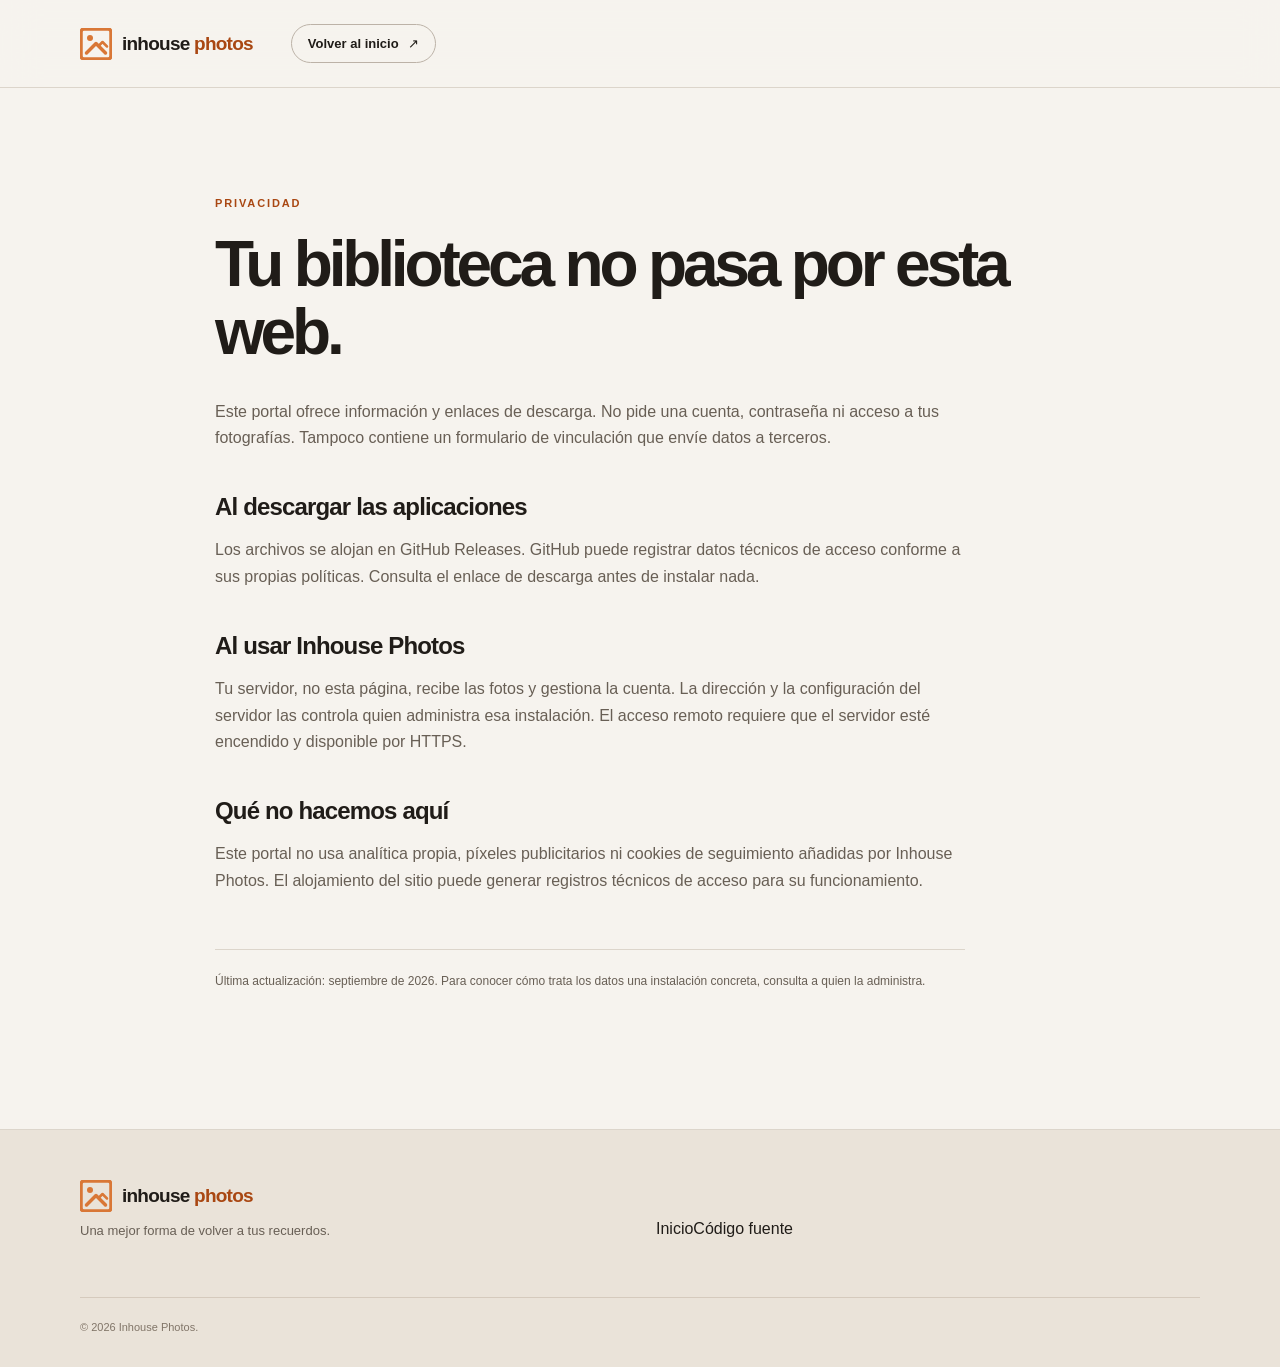
==== privacidad/index.html @ 37b852df "Publish Inhouse Photos portal with verified downloads" ====
<!doctype html>
<html lang="es">
  <head>
    <meta charset="utf-8" />
    <meta name="viewport" content="width=device-width, initial-scale=1" />
    <meta name="theme-color" content="#f6f3ee" />
    <meta name="description" content="Cómo funciona la privacidad del portal de Inhouse Photos." />
    <link rel="icon" href="../mark.svg" type="image/svg+xml" />
    <link rel="stylesheet" href="../style.css" />
    <title>Privacidad · Inhouse Photos</title>
  </head>
  <body>
    <header class="site-header"><div class="shell nav"><a class="brand" href="../"><img src="../mark.svg" alt="" /> <span>inhouse <strong>photos</strong></span></a><a class="nav-app" href="../">Volver al inicio <span aria-hidden="true">↗</span></a></div></header>
    <main class="shell legal-page"><span class="eyebrow">PRIVACIDAD</span><h1>Tu biblioteca no pasa por esta web.</h1><p>Este portal ofrece información y enlaces de descarga. No pide una cuenta, contraseña ni acceso a tus fotografías. Tampoco contiene un formulario de vinculación que envíe datos a terceros.</p><h2>Al descargar las aplicaciones</h2><p>Los archivos se alojan en GitHub Releases. GitHub puede registrar datos técnicos de acceso conforme a sus propias políticas. Consulta el enlace de descarga antes de instalar nada.</p><h2>Al usar Inhouse Photos</h2><p>Tu servidor, no esta página, recibe las fotos y gestiona la cuenta. La dirección y la configuración del servidor las controla quien administra esa instalación. El acceso remoto requiere que el servidor esté encendido y disponible por HTTPS.</p><h2>Qué no hacemos aquí</h2><p>Este portal no usa analítica propia, píxeles publicitarios ni cookies de seguimiento añadidas por Inhouse Photos. El alojamiento del sitio puede generar registros técnicos de acceso para su funcionamiento.</p><p class="legal-note">Última actualización: septiembre de 2026. Para conocer cómo trata los datos una instalación concreta, consulta a quien la administra.</p></main>
    <footer class="site-footer"><div class="shell footer-grid"><a class="brand" href="../"><img src="../mark.svg" alt="" /> <span>inhouse <strong>photos</strong></span></a><p>Una mejor forma de volver a tus recuerdos.</p><div><a href="../">Inicio</a><a href="https://github.com/miguelcoxcaballero/Inhouse-Photos">Código fuente</a></div><small>© 2026 Inhouse Photos.</small></div></footer>
  </body>
</html>
---- style.css ----
:root{color-scheme:light;--paper:#f6f3ee;--card:#fffcf8;--ink:#201c18;--muted:#685f55;--line:#dcd5cb;--orange:#a94712;--orange-hover:#84370d;--orange-soft:#f0e1d3;--dark:#201b17;font-family:Inter,-apple-system,BlinkMacSystemFont,"Segoe UI",Arial,sans-serif;font-synthesis:none;text-rendering:optimizeLegibility;-webkit-font-smoothing:antialiased}
*,*::before,*::after{box-sizing:border-box}html{scroll-behavior:smooth}body{margin:0;background:var(--paper);color:var(--ink)}a{color:inherit;text-decoration:none}button{font:inherit}p{line-height:1.65}.shell{width:min(100% - 56px,1120px);margin-inline:auto}.skip{position:absolute;left:16px;top:-80px;z-index:10;background:#fff;padding:12px}.skip:focus{top:8px}:focus-visible{outline:3px solid var(--orange);outline-offset:3px}
.site-header{height:88px;border-bottom:1px solid var(--line);background:rgba(246,243,238,.92);position:sticky;top:0;z-index:5;backdrop-filter:blur(18px)}.nav{height:100%;display:flex;align-items:center;gap:38px}.brand{display:flex;align-items:center;gap:10px;white-space:nowrap;font-size:19px;letter-spacing:-.04em;font-weight:550}.brand img{width:32px;height:32px}.brand strong{color:var(--orange);font-weight:650}.nav nav{display:flex;align-items:center;gap:28px;margin-left:auto}.nav nav a,.nav-app{font-size:13px;font-weight:560}.nav nav a:hover,.nav-app:hover,.text-link:hover,.site-footer a:hover{color:var(--orange)}.nav-app{border:1px solid #bcb2a7;border-radius:999px;padding:11px 16px}.nav-app span{margin-left:6px}
.eyebrow{display:inline-flex;align-items:center;gap:10px;color:var(--orange);font-size:11px;font-weight:750;letter-spacing:.17em}.live-dot{width:7px;height:7px;border-radius:50%;background:var(--orange)}.hero{min-height:620px;display:grid;grid-template-columns:1fr 1fr;align-items:center;gap:76px;padding-top:64px;padding-bottom:90px}.hero h1{font-size:clamp(58px,6.8vw,94px);line-height:1.01;letter-spacing:-.074em;font-weight:620;margin:24px 0 22px}.hero h1 em{color:var(--orange);font-style:normal}.lead{color:#514840;font-size:18px;max-width:510px;margin:0}.hero-actions{display:flex;align-items:center;gap:24px;margin-top:34px;flex-wrap:wrap}.button{min-height:50px;padding:14px 21px;display:inline-flex;justify-content:space-between;align-items:center;gap:30px;border-radius:8px;font-size:13px;font-weight:700;transition:background .2s,transform .2s,border-color .2s}.button:hover{transform:translateY(-2px)}.primary{background:var(--orange);color:#fff}.primary:hover{background:var(--orange-hover)}.outline{border:1px solid var(--orange);color:var(--orange)}.outline:hover{background:#f5e8dd}.text-link{font-size:13px;font-weight:700}.text-link span{margin-left:6px}.hero-note{color:#8a8075;font-size:12px;margin-top:21px}
.hero-art{min-width:0}.gallery-art{width:min(100%,480px);margin-left:auto;background:#231d19;border:7px solid #231d19;border-radius:22px;box-shadow:0 44px 80px rgba(53,38,26,.15),0 2px 8px rgba(53,38,26,.14);overflow:hidden;transform:rotate(2deg)}.art-top{height:64px;display:flex;align-items:center;justify-content:space-between;color:#ad9d90;padding:0 21px;font-size:11px;letter-spacing:.25em}.art-mark{display:flex;align-items:center;gap:7px;color:#ef9a66;letter-spacing:-.02em;font-size:15px;font-weight:600}.art-mark img{width:24px;height:24px}.art-title{font-size:29px;letter-spacing:-.04em;color:#f8f1eb;font-weight:650;padding:10px 21px 22px}.art-grid{display:grid;grid-template-columns:repeat(3,1fr);gap:3px}.tile{aspect-ratio:1;background:#ddd}.tile.a{background:linear-gradient(143deg,#c9a16e 0 28%,#487082 29% 58%,#203d57 59%)}.tile.b{background:radial-gradient(circle at 55% 39%,#e9cab2 0 12%,transparent 13%),linear-gradient(128deg,#463128 15%,#a5785b 46%,#d4b693)}.tile.c{background:linear-gradient(160deg,#b8c9ca 0 38%,#6e874d 39% 70%,#3c5834 71%)}.tile.d{background:radial-gradient(circle at 60% 40%,#e6a969 0 13%,transparent 14%),linear-gradient(145deg,#bd8b65,#634931)}.tile.e{background:linear-gradient(155deg,#778f9e 0 38%,#d5b79c 39% 56%,#415c4d 57%)}.tile.f{background:linear-gradient(35deg,#634d44 0 32%,#b5a398 33% 59%,#d8c7ae 60%)}.tile.g{background:linear-gradient(135deg,#473729,#af8c61 49%,#e1c197)}.tile.h{background:linear-gradient(145deg,#8895a3 0 45%,#3c574a 46%)}.tile.i{background:radial-gradient(circle at 30% 30%,#efb767 0 12%,transparent 13%),linear-gradient(165deg,#c4a683,#755e51)}.art-bottom{height:54px;display:flex;align-items:center;justify-content:space-around;color:#cdbdb1;font-size:11px}.art-caption{text-align:right;font-size:12px;color:#8e8478;margin:22px 9px 0}
.chapter{border-block:1px solid var(--line);background:#eee8df;padding:92px 0 100px}.section-heading{max-width:760px}.section-heading h2,.connect-grid h2{font-size:clamp(37px,4vw,54px);line-height:1.08;letter-spacing:-.06em;font-weight:620;margin:18px 0 14px}.section-heading p{color:var(--muted);max-width:600px;font-size:16px;margin:0}.steps{display:grid;grid-template-columns:repeat(3,1fr);gap:48px;margin-top:67px}.steps article{border-top:1px solid #c7bdb2;padding-top:23px}.step-number{font-size:12px;color:var(--orange);font-weight:700}.steps h3{font-size:23px;letter-spacing:-.035em;margin:34px 0 9px;font-weight:620}.steps p{color:var(--muted);font-size:14px;margin:0;max-width:320px}
.downloads-section{padding-block:100px 93px}.download-grid{display:grid;grid-template-columns:repeat(2,1fr);gap:18px;margin-top:38px}.download-card{min-height:362px;background:var(--card);border:1px solid var(--line);border-radius:12px;padding:30px;display:flex;flex-direction:column;align-items:flex-start}.card-head{display:flex;align-items:center;gap:12px}.platform-icon{width:38px;height:38px;border:1px solid #e2c4ac;border-radius:9px;display:grid;place-items:center;color:var(--orange);font-size:25px}.platform-label{color:var(--orange);font-size:11px;letter-spacing:.14em;font-weight:700}.download-card h3{font-size:31px;letter-spacing:-.055em;font-weight:630;line-height:1.1;margin:24px 0 10px}.download-card p{font-size:14px;color:var(--muted);margin:0 0 22px;max-width:345px}.download-card .button{margin-top:auto;min-width:235px}.download-card small{font-size:11px;color:#84796e;margin-top:13px}.download-aside{font-size:13px;color:var(--muted);margin:26px 0 0}.download-aside a,.connect-note a{color:var(--orange);text-decoration:underline;text-underline-offset:3px}
.connect-section{background:var(--dark);color:#f7f1eb;padding:102px 0}.connect-grid{display:grid;grid-template-columns:1fr .63fr;gap:120px;align-items:center}.connect-grid>*{min-width:0}.connect-grid .eyebrow{color:#f0a36d}.connect-grid h2{max-width:510px}.connect-grid p{color:#c8bdb2;font-size:15px;max-width:530px}.endpoint{margin-top:32px;border:1px solid #6c5c50;background:#302821;border-radius:9px;display:flex;align-items:center;justify-content:space-between;gap:15px;padding:10px 11px 10px 17px;max-width:500px;min-width:0}.endpoint code{font-family:ui-monospace,SFMono-Regular,Consolas,monospace;font-size:13px;white-space:nowrap;overflow:hidden;text-overflow:ellipsis;min-width:0}.endpoint button{background:#f3a876;color:#281d16;border:0;border-radius:6px;cursor:pointer;padding:11px 15px;font-size:12px;font-weight:700;flex:none}.endpoint button:hover{background:#ffc49b}.connect-grid .fine-print{font-size:11px;color:#a89c90;max-width:480px}.connect-note{border-left:1px solid #5d4a3d;padding-left:31px}.connect-note strong{font-size:18px}.connect-note ul{padding-left:19px;margin:18px 0 25px;color:#cbbfb4;font-size:13px;line-height:1.75}.connect-note li+li{margin-top:9px}.connect-note a{font-size:13px;color:#f0a36d}
.connection-steps{display:grid;gap:1px;margin-top:30px;border-block:1px solid #59483e;max-width:500px}.connection-steps span{padding:13px 0;color:#efaa79;font-size:12px;border-bottom:1px solid #59483e}.connection-steps span:last-child{border-bottom:0}.connection-steps strong{color:#f7f1eb;font-size:14px;font-weight:550;margin-left:17px}.help-section{padding-block:100px 115px}.faq{max-width:770px;margin-top:42px;border-top:1px solid var(--line)}.faq details{border-bottom:1px solid var(--line);padding:20px 0}.faq summary{cursor:pointer;list-style:none;font-size:17px;font-weight:600;letter-spacing:-.02em;display:flex;align-items:center;justify-content:space-between;gap:20px}.faq summary::-webkit-details-marker{display:none}.faq summary::after{content:'+';font-size:23px;color:var(--orange);font-weight:400}.faq details[open] summary::after{content:'−'}.faq details p{font-size:14px;color:var(--muted);margin:13px 30px 3px 0;max-width:650px}
.site-footer{background:#eae3d9;border-top:1px solid var(--line);padding:50px 0 34px}.footer-grid{display:grid;grid-template-columns:1fr 1fr;gap:8px 32px}.footer-grid p{grid-column:1;margin:0;color:var(--muted);font-size:13px}.footer-grid>div:nth-of-type(2){grid-column:2;grid-row:1/3;display:flex;justify-content:flex-end;align-items:flex-start;gap:20px;font-size:12px;font-weight:600}.footer-grid small{grid-column:1/-1;border-top:1px solid #d5cabd;margin-top:48px;padding-top:23px;color:#817568;font-size:11px}
@media(max-width:860px){.nav nav{display:none}.nav-app{margin-left:auto}.hero{grid-template-columns:1fr;gap:50px;padding-top:78px;padding-bottom:74px}.hero-art{max-width:580px}.gallery-art{margin-inline:auto}.art-caption{text-align:center}.connect-grid{gap:55px}.steps{gap:22px}.download-card{min-height:390px}}
@media(max-width:600px){.shell{width:min(100% - 36px,1120px)}.site-header{height:68px}.brand{font-size:16px}.brand img{width:27px;height:27px}.nav-app{padding:8px 10px;font-size:11px}.hero{padding-top:66px;gap:34px}.hero h1{font-size:60px}.lead{font-size:16px}.hero-actions{gap:19px}.hero-art{padding-inline:12px}.gallery-art{transform:rotate(1deg);border-width:5px}.chapter,.downloads-section,.help-section{padding-block:72px}.steps,.download-grid,.connect-grid{grid-template-columns:1fr}.steps{margin-top:45px;gap:36px}.steps h3{margin-top:20px}.download-grid{gap:14px}.download-card{min-height:345px;padding:23px}.connect-section{padding:77px 0}.connect-grid{gap:35px}.connect-note{padding-left:20px}.endpoint code{font-size:11px}.footer-grid{display:block}.footer-grid p{margin-top:12px}.footer-grid>div:nth-of-type(2){justify-content:flex-start;flex-wrap:wrap;margin-top:30px}.footer-grid small{display:block;margin-top:34px}}
@media(prefers-reduced-motion:reduce){html{scroll-behavior:auto}.button{transition:none}}
.legal-page{padding-block:105px 125px;max-width:850px}.legal-page h1{font-size:clamp(46px,5vw,66px);letter-spacing:-.065em;line-height:1.06;font-weight:630;margin:20px 0 32px}.legal-page h2{font-size:24px;letter-spacing:-.035em;font-weight:620;margin:42px 0 5px}.legal-page p{font-size:16px;color:var(--muted);max-width:750px}.legal-page .legal-note{font-size:12px;border-top:1px solid var(--line);padding-top:22px;margin-top:55px}@media(max-width:600px){.legal-page{padding-block:75px 90px}.legal-page p{font-size:14px}}
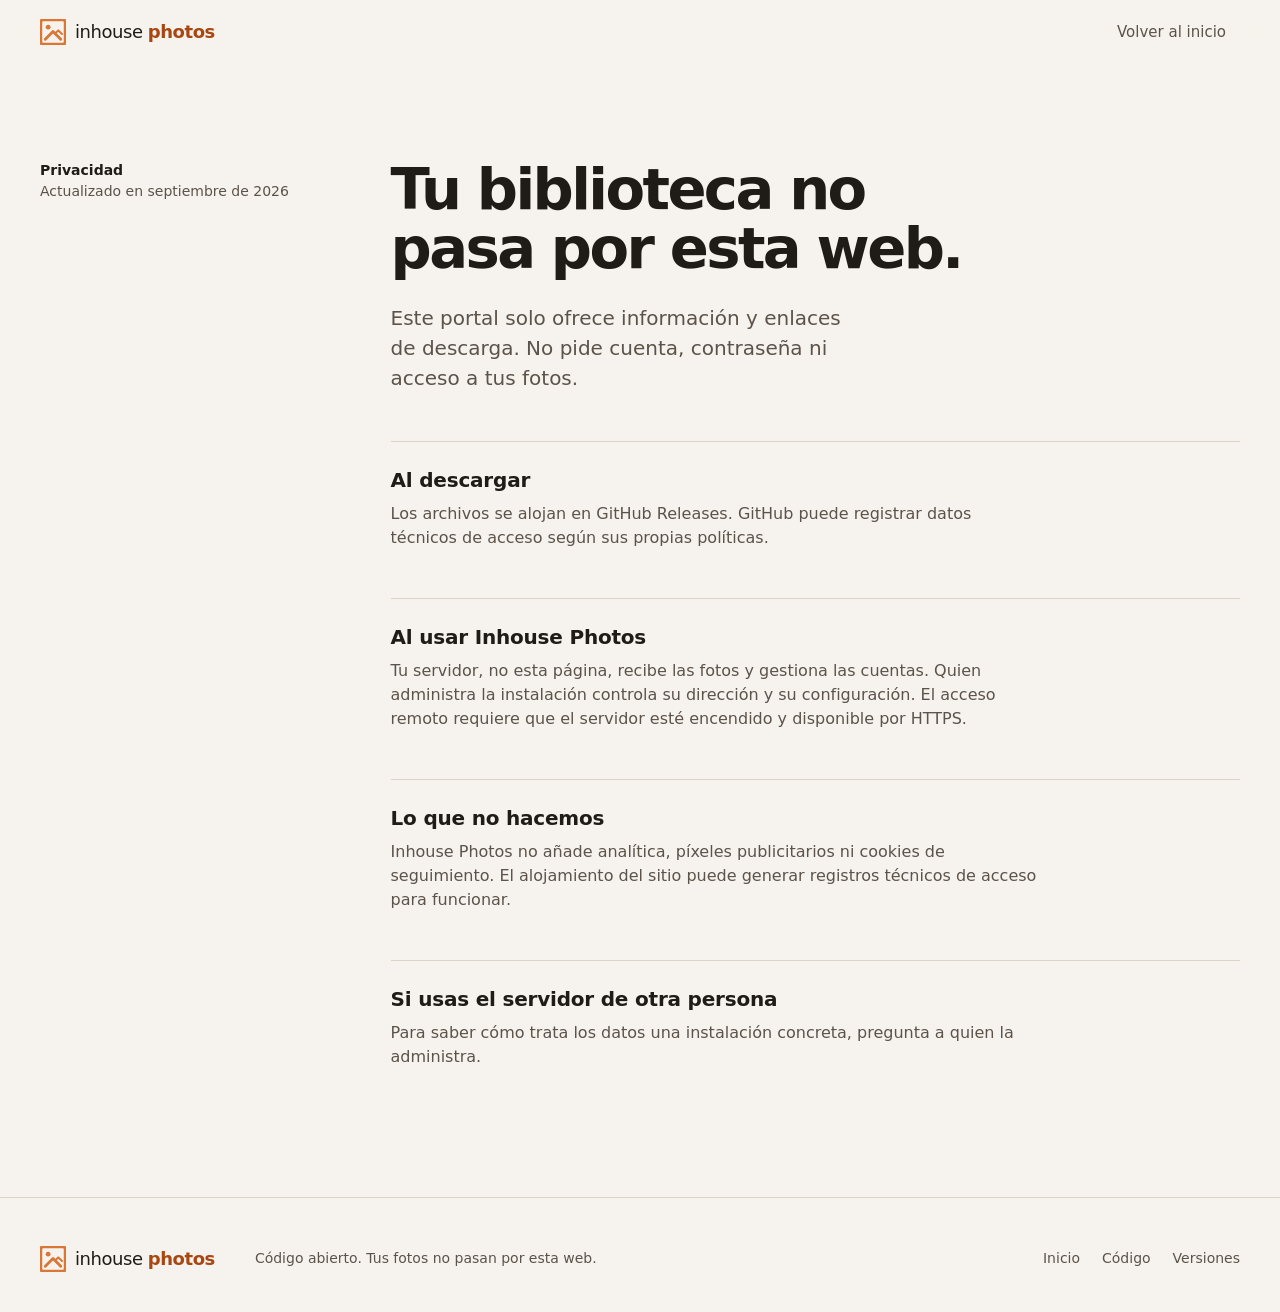
==== commit 2b06b38a: "Rebuild the site as a guided product tour, matching the live portal Mirrors the public files from In" ====
--- a/privacidad/index.html
+++ b/privacidad/index.html
@@ -10,8 +10,44 @@
     <title>Privacidad · Inhouse Photos</title>
   </head>
   <body>
-    <header class="site-header"><div class="shell nav"><a class="brand" href="../"><img src="../mark.svg" alt="" /> <span>inhouse <strong>photos</strong></span></a><a class="nav-app" href="../">Volver al inicio <span aria-hidden="true">↗</span></a></div></header>
-    <main class="shell legal-page"><span class="eyebrow">PRIVACIDAD</span><h1>Tu biblioteca no pasa por esta web.</h1><p>Este portal ofrece información y enlaces de descarga. No pide una cuenta, contraseña ni acceso a tus fotografías. Tampoco contiene un formulario de vinculación que envíe datos a terceros.</p><h2>Al descargar las aplicaciones</h2><p>Los archivos se alojan en GitHub Releases. GitHub puede registrar datos técnicos de acceso conforme a sus propias políticas. Consulta el enlace de descarga antes de instalar nada.</p><h2>Al usar Inhouse Photos</h2><p>Tu servidor, no esta página, recibe las fotos y gestiona la cuenta. La dirección y la configuración del servidor las controla quien administra esa instalación. El acceso remoto requiere que el servidor esté encendido y disponible por HTTPS.</p><h2>Qué no hacemos aquí</h2><p>Este portal no usa analítica propia, píxeles publicitarios ni cookies de seguimiento añadidas por Inhouse Photos. El alojamiento del sitio puede generar registros técnicos de acceso para su funcionamiento.</p><p class="legal-note">Última actualización: septiembre de 2026. Para conocer cómo trata los datos una instalación concreta, consulta a quien la administra.</p></main>
-    <footer class="site-footer"><div class="shell footer-grid"><a class="brand" href="../"><img src="../mark.svg" alt="" /> <span>inhouse <strong>photos</strong></span></a><p>Una mejor forma de volver a tus recuerdos.</p><div><a href="../">Inicio</a><a href="https://github.com/miguelcoxcaballero/Inhouse-Photos">Código fuente</a></div><small>© 2026 Inhouse Photos.</small></div></footer>
+    <a class="skip" href="#main">Ir al contenido</a>
+    <header class="masthead">
+      <div class="shell masthead-row">
+        <a class="brand" href="../" aria-label="Inhouse Photos, inicio"><img src="../mark.svg" alt="" width="26" height="26" /><span>inhouse <strong>photos</strong></span></a>
+        <a class="back-link" href="../">Volver al inicio</a>
+      </div>
+    </header>
+
+    <main class="shell legal" id="main">
+      <p class="legal-meta"><strong>Privacidad</strong>Actualizado en septiembre de 2026</p>
+      <div class="legal-body">
+        <h1>Tu biblioteca no pasa por esta web.</h1>
+        <p>Este portal solo ofrece información y enlaces de descarga. No pide cuenta, contraseña ni acceso a tus fotos.</p>
+        <section>
+          <h2>Al descargar</h2>
+          <p>Los archivos se alojan en GitHub Releases. GitHub puede registrar datos técnicos de acceso según sus propias políticas.</p>
+        </section>
+        <section>
+          <h2>Al usar Inhouse Photos</h2>
+          <p>Tu servidor, no esta página, recibe las fotos y gestiona las cuentas. Quien administra la instalación controla su dirección y su configuración. El acceso remoto requiere que el servidor esté encendido y disponible por HTTPS.</p>
+        </section>
+        <section>
+          <h2>Lo que no hacemos</h2>
+          <p>Inhouse Photos no añade analítica, píxeles publicitarios ni cookies de seguimiento. El alojamiento del sitio puede generar registros técnicos de acceso para funcionar.</p>
+        </section>
+        <section>
+          <h2>Si usas el servidor de otra persona</h2>
+          <p>Para saber cómo trata los datos una instalación concreta, pregunta a quien la administra.</p>
+        </section>
+      </div>
+    </main>
+
+    <footer class="colophon">
+      <div class="shell colophon-row">
+        <a class="brand" href="../"><img src="../mark.svg" alt="" width="24" height="24" /><span>inhouse <strong>photos</strong></span></a>
+        <p>Código abierto. Tus fotos no pasan por esta web.</p>
+        <nav aria-label="Pie"><a href="../">Inicio</a><a href="https://github.com/miguelcoxcaballero/Inhouse-Photos">Código</a><a href="https://github.com/miguelcoxcaballero/Inhouse-Photos/releases">Versiones</a></nav>
+      </div>
+    </footer>
   </body>
 </html>
--- a/style.css
+++ b/style.css
@@ -1,14 +1,541 @@
-:root{color-scheme:light;--paper:#f6f3ee;--card:#fffcf8;--ink:#201c18;--muted:#685f55;--line:#dcd5cb;--orange:#a94712;--orange-hover:#84370d;--orange-soft:#f0e1d3;--dark:#201b17;font-family:Inter,-apple-system,BlinkMacSystemFont,"Segoe UI",Arial,sans-serif;font-synthesis:none;text-rendering:optimizeLegibility;-webkit-font-smoothing:antialiased}
-*,*::before,*::after{box-sizing:border-box}html{scroll-behavior:smooth}body{margin:0;background:var(--paper);color:var(--ink)}a{color:inherit;text-decoration:none}button{font:inherit}p{line-height:1.65}.shell{width:min(100% - 56px,1120px);margin-inline:auto}.skip{position:absolute;left:16px;top:-80px;z-index:10;background:#fff;padding:12px}.skip:focus{top:8px}:focus-visible{outline:3px solid var(--orange);outline-offset:3px}
-.site-header{height:88px;border-bottom:1px solid var(--line);background:rgba(246,243,238,.92);position:sticky;top:0;z-index:5;backdrop-filter:blur(18px)}.nav{height:100%;display:flex;align-items:center;gap:38px}.brand{display:flex;align-items:center;gap:10px;white-space:nowrap;font-size:19px;letter-spacing:-.04em;font-weight:550}.brand img{width:32px;height:32px}.brand strong{color:var(--orange);font-weight:650}.nav nav{display:flex;align-items:center;gap:28px;margin-left:auto}.nav nav a,.nav-app{font-size:13px;font-weight:560}.nav nav a:hover,.nav-app:hover,.text-link:hover,.site-footer a:hover{color:var(--orange)}.nav-app{border:1px solid #bcb2a7;border-radius:999px;padding:11px 16px}.nav-app span{margin-left:6px}
-.eyebrow{display:inline-flex;align-items:center;gap:10px;color:var(--orange);font-size:11px;font-weight:750;letter-spacing:.17em}.live-dot{width:7px;height:7px;border-radius:50%;background:var(--orange)}.hero{min-height:620px;display:grid;grid-template-columns:1fr 1fr;align-items:center;gap:76px;padding-top:64px;padding-bottom:90px}.hero h1{font-size:clamp(58px,6.8vw,94px);line-height:1.01;letter-spacing:-.074em;font-weight:620;margin:24px 0 22px}.hero h1 em{color:var(--orange);font-style:normal}.lead{color:#514840;font-size:18px;max-width:510px;margin:0}.hero-actions{display:flex;align-items:center;gap:24px;margin-top:34px;flex-wrap:wrap}.button{min-height:50px;padding:14px 21px;display:inline-flex;justify-content:space-between;align-items:center;gap:30px;border-radius:8px;font-size:13px;font-weight:700;transition:background .2s,transform .2s,border-color .2s}.button:hover{transform:translateY(-2px)}.primary{background:var(--orange);color:#fff}.primary:hover{background:var(--orange-hover)}.outline{border:1px solid var(--orange);color:var(--orange)}.outline:hover{background:#f5e8dd}.text-link{font-size:13px;font-weight:700}.text-link span{margin-left:6px}.hero-note{color:#8a8075;font-size:12px;margin-top:21px}
-.hero-art{min-width:0}.gallery-art{width:min(100%,480px);margin-left:auto;background:#231d19;border:7px solid #231d19;border-radius:22px;box-shadow:0 44px 80px rgba(53,38,26,.15),0 2px 8px rgba(53,38,26,.14);overflow:hidden;transform:rotate(2deg)}.art-top{height:64px;display:flex;align-items:center;justify-content:space-between;color:#ad9d90;padding:0 21px;font-size:11px;letter-spacing:.25em}.art-mark{display:flex;align-items:center;gap:7px;color:#ef9a66;letter-spacing:-.02em;font-size:15px;font-weight:600}.art-mark img{width:24px;height:24px}.art-title{font-size:29px;letter-spacing:-.04em;color:#f8f1eb;font-weight:650;padding:10px 21px 22px}.art-grid{display:grid;grid-template-columns:repeat(3,1fr);gap:3px}.tile{aspect-ratio:1;background:#ddd}.tile.a{background:linear-gradient(143deg,#c9a16e 0 28%,#487082 29% 58%,#203d57 59%)}.tile.b{background:radial-gradient(circle at 55% 39%,#e9cab2 0 12%,transparent 13%),linear-gradient(128deg,#463128 15%,#a5785b 46%,#d4b693)}.tile.c{background:linear-gradient(160deg,#b8c9ca 0 38%,#6e874d 39% 70%,#3c5834 71%)}.tile.d{background:radial-gradient(circle at 60% 40%,#e6a969 0 13%,transparent 14%),linear-gradient(145deg,#bd8b65,#634931)}.tile.e{background:linear-gradient(155deg,#778f9e 0 38%,#d5b79c 39% 56%,#415c4d 57%)}.tile.f{background:linear-gradient(35deg,#634d44 0 32%,#b5a398 33% 59%,#d8c7ae 60%)}.tile.g{background:linear-gradient(135deg,#473729,#af8c61 49%,#e1c197)}.tile.h{background:linear-gradient(145deg,#8895a3 0 45%,#3c574a 46%)}.tile.i{background:radial-gradient(circle at 30% 30%,#efb767 0 12%,transparent 13%),linear-gradient(165deg,#c4a683,#755e51)}.art-bottom{height:54px;display:flex;align-items:center;justify-content:space-around;color:#cdbdb1;font-size:11px}.art-caption{text-align:right;font-size:12px;color:#8e8478;margin:22px 9px 0}
-.chapter{border-block:1px solid var(--line);background:#eee8df;padding:92px 0 100px}.section-heading{max-width:760px}.section-heading h2,.connect-grid h2{font-size:clamp(37px,4vw,54px);line-height:1.08;letter-spacing:-.06em;font-weight:620;margin:18px 0 14px}.section-heading p{color:var(--muted);max-width:600px;font-size:16px;margin:0}.steps{display:grid;grid-template-columns:repeat(3,1fr);gap:48px;margin-top:67px}.steps article{border-top:1px solid #c7bdb2;padding-top:23px}.step-number{font-size:12px;color:var(--orange);font-weight:700}.steps h3{font-size:23px;letter-spacing:-.035em;margin:34px 0 9px;font-weight:620}.steps p{color:var(--muted);font-size:14px;margin:0;max-width:320px}
-.downloads-section{padding-block:100px 93px}.download-grid{display:grid;grid-template-columns:repeat(2,1fr);gap:18px;margin-top:38px}.download-card{min-height:362px;background:var(--card);border:1px solid var(--line);border-radius:12px;padding:30px;display:flex;flex-direction:column;align-items:flex-start}.card-head{display:flex;align-items:center;gap:12px}.platform-icon{width:38px;height:38px;border:1px solid #e2c4ac;border-radius:9px;display:grid;place-items:center;color:var(--orange);font-size:25px}.platform-label{color:var(--orange);font-size:11px;letter-spacing:.14em;font-weight:700}.download-card h3{font-size:31px;letter-spacing:-.055em;font-weight:630;line-height:1.1;margin:24px 0 10px}.download-card p{font-size:14px;color:var(--muted);margin:0 0 22px;max-width:345px}.download-card .button{margin-top:auto;min-width:235px}.download-card small{font-size:11px;color:#84796e;margin-top:13px}.download-aside{font-size:13px;color:var(--muted);margin:26px 0 0}.download-aside a,.connect-note a{color:var(--orange);text-decoration:underline;text-underline-offset:3px}
-.connect-section{background:var(--dark);color:#f7f1eb;padding:102px 0}.connect-grid{display:grid;grid-template-columns:1fr .63fr;gap:120px;align-items:center}.connect-grid>*{min-width:0}.connect-grid .eyebrow{color:#f0a36d}.connect-grid h2{max-width:510px}.connect-grid p{color:#c8bdb2;font-size:15px;max-width:530px}.endpoint{margin-top:32px;border:1px solid #6c5c50;background:#302821;border-radius:9px;display:flex;align-items:center;justify-content:space-between;gap:15px;padding:10px 11px 10px 17px;max-width:500px;min-width:0}.endpoint code{font-family:ui-monospace,SFMono-Regular,Consolas,monospace;font-size:13px;white-space:nowrap;overflow:hidden;text-overflow:ellipsis;min-width:0}.endpoint button{background:#f3a876;color:#281d16;border:0;border-radius:6px;cursor:pointer;padding:11px 15px;font-size:12px;font-weight:700;flex:none}.endpoint button:hover{background:#ffc49b}.connect-grid .fine-print{font-size:11px;color:#a89c90;max-width:480px}.connect-note{border-left:1px solid #5d4a3d;padding-left:31px}.connect-note strong{font-size:18px}.connect-note ul{padding-left:19px;margin:18px 0 25px;color:#cbbfb4;font-size:13px;line-height:1.75}.connect-note li+li{margin-top:9px}.connect-note a{font-size:13px;color:#f0a36d}
-.connection-steps{display:grid;gap:1px;margin-top:30px;border-block:1px solid #59483e;max-width:500px}.connection-steps span{padding:13px 0;color:#efaa79;font-size:12px;border-bottom:1px solid #59483e}.connection-steps span:last-child{border-bottom:0}.connection-steps strong{color:#f7f1eb;font-size:14px;font-weight:550;margin-left:17px}.help-section{padding-block:100px 115px}.faq{max-width:770px;margin-top:42px;border-top:1px solid var(--line)}.faq details{border-bottom:1px solid var(--line);padding:20px 0}.faq summary{cursor:pointer;list-style:none;font-size:17px;font-weight:600;letter-spacing:-.02em;display:flex;align-items:center;justify-content:space-between;gap:20px}.faq summary::-webkit-details-marker{display:none}.faq summary::after{content:'+';font-size:23px;color:var(--orange);font-weight:400}.faq details[open] summary::after{content:'−'}.faq details p{font-size:14px;color:var(--muted);margin:13px 30px 3px 0;max-width:650px}
-.site-footer{background:#eae3d9;border-top:1px solid var(--line);padding:50px 0 34px}.footer-grid{display:grid;grid-template-columns:1fr 1fr;gap:8px 32px}.footer-grid p{grid-column:1;margin:0;color:var(--muted);font-size:13px}.footer-grid>div:nth-of-type(2){grid-column:2;grid-row:1/3;display:flex;justify-content:flex-end;align-items:flex-start;gap:20px;font-size:12px;font-weight:600}.footer-grid small{grid-column:1/-1;border-top:1px solid #d5cabd;margin-top:48px;padding-top:23px;color:#817568;font-size:11px}
-@media(max-width:860px){.nav nav{display:none}.nav-app{margin-left:auto}.hero{grid-template-columns:1fr;gap:50px;padding-top:78px;padding-bottom:74px}.hero-art{max-width:580px}.gallery-art{margin-inline:auto}.art-caption{text-align:center}.connect-grid{gap:55px}.steps{gap:22px}.download-card{min-height:390px}}
-@media(max-width:600px){.shell{width:min(100% - 36px,1120px)}.site-header{height:68px}.brand{font-size:16px}.brand img{width:27px;height:27px}.nav-app{padding:8px 10px;font-size:11px}.hero{padding-top:66px;gap:34px}.hero h1{font-size:60px}.lead{font-size:16px}.hero-actions{gap:19px}.hero-art{padding-inline:12px}.gallery-art{transform:rotate(1deg);border-width:5px}.chapter,.downloads-section,.help-section{padding-block:72px}.steps,.download-grid,.connect-grid{grid-template-columns:1fr}.steps{margin-top:45px;gap:36px}.steps h3{margin-top:20px}.download-grid{gap:14px}.download-card{min-height:345px;padding:23px}.connect-section{padding:77px 0}.connect-grid{gap:35px}.connect-note{padding-left:20px}.endpoint code{font-size:11px}.footer-grid{display:block}.footer-grid p{margin-top:12px}.footer-grid>div:nth-of-type(2){justify-content:flex-start;flex-wrap:wrap;margin-top:30px}.footer-grid small{display:block;margin-top:34px}}
-@media(prefers-reduced-motion:reduce){html{scroll-behavior:auto}.button{transition:none}}
-.legal-page{padding-block:105px 125px;max-width:850px}.legal-page h1{font-size:clamp(46px,5vw,66px);letter-spacing:-.065em;line-height:1.06;font-weight:630;margin:20px 0 32px}.legal-page h2{font-size:24px;letter-spacing:-.035em;font-weight:620;margin:42px 0 5px}.legal-page p{font-size:16px;color:var(--muted);max-width:750px}.legal-page .legal-note{font-size:12px;border-top:1px solid var(--line);padding-top:22px;margin-top:55px}@media(max-width:600px){.legal-page{padding-block:75px 90px}.legal-page p{font-size:14px}}
+/* Inhouse Photos — public pages.
+   Served under a strict CSP (style/img/script 'self', no web fonts, no inline
+   styles), so photographs are inline SVG symbols and every animation is CSS.
+   Scroll-linked motion is progressive: without support the page is static.
+   Palette: warm paper, ink and one orange accent (the Inhouse mark). */
+
+:root {
+  color-scheme: light;
+  --paper: #f6f3ee;
+  --paper-2: #efe9e0;
+  --card: #fffdf9;
+  --ink: #1f1b17;
+  --ink-2: #5c534a;
+  --ink-3: #8a7f74;
+  --rule: #ddd4c8;
+  --accent: #a94712;
+  --accent-hover: #8a390d;
+  --accent-soft: #f4e3d4;
+  --brand: #d97736;
+  --dark: #1c1814;
+  --on-dark: #f6efe7;
+  --on-dark-2: #b9ada0;
+  --ease: cubic-bezier(.2, .8, .2, 1);
+  --spring: cubic-bezier(.16, 1, .3, 1);
+  --gutter: 20px;
+  --font: Inter, "Google Sans", system-ui, -apple-system, "Segoe UI", Roboto, Arial, sans-serif;
+  font-family: var(--font);
+  font-synthesis: none;
+  text-rendering: optimizeLegibility;
+  -webkit-font-smoothing: antialiased;
+  -webkit-text-size-adjust: 100%;
+  text-size-adjust: 100%;
+}
+
+*, *::before, *::after { box-sizing: border-box; }
+html { scroll-behavior: smooth; scroll-padding-top: 128px; }
+body { margin: 0; background: var(--paper); color: var(--ink); font-size: 1rem; line-height: 1.5; overflow-x: clip; }
+h1, h2, h3, p, ol, ul, dl, dd, figure { margin: 0; padding: 0; }
+ol, ul { list-style: none; }
+a { color: inherit; }
+img, svg { display: block; }
+strong, b { font-weight: 600; }
+::selection { background: var(--accent-soft); }
+:focus-visible { outline: 2px solid var(--ink); outline-offset: 3px; border-radius: 4px; }
+.skip { position: absolute; left: var(--gutter); top: 8px; z-index: 50; padding: 8px 16px; border-radius: 999px; background: var(--ink); color: var(--paper); font-weight: 600; transform: translateY(-200%); }
+.skip:focus { transform: none; }
+.shell { width: 100%; max-width: 1264px; margin-inline: auto; padding-inline: var(--gutter); }
+.sprite { position: absolute; width: 0; height: 0; overflow: hidden; }
+.ph { display: block; overflow: clip; background: #e6ddd2; }
+.ph svg { width: 100%; height: 100%; }
+
+/* Masthead -------------------------------------------------------------- */
+
+.masthead { position: sticky; top: 0; z-index: 30; background: rgba(246, 243, 238, .86); -webkit-backdrop-filter: saturate(1.5) blur(16px); backdrop-filter: saturate(1.5) blur(16px); }
+.masthead-row { height: 64px; display: flex; align-items: center; gap: 24px; }
+.brand { display: inline-flex; align-items: center; gap: 9px; font-size: 1.125rem; font-weight: 500; letter-spacing: -.025em; line-height: 1; text-decoration: none; white-space: nowrap; }
+.brand img { width: 26px; height: 26px; transition: transform .5s var(--spring); }
+.brand:hover img { transform: rotate(-8deg) scale(1.06); }
+.brand strong { color: var(--accent); font-weight: 700; }
+.masthead-nav { margin-left: auto; display: flex; gap: 2px; font-size: .9375rem; font-weight: 500; }
+.masthead-nav a { padding: 8px 14px; border-radius: 999px; color: var(--ink-2); text-decoration: none; transition: background-color .2s, color .2s; }
+.masthead-nav a:hover { background: var(--paper-2); color: var(--ink); }
+.pill { display: inline-flex; align-items: center; height: 40px; padding: 0 18px; border-radius: 999px; background: var(--ink); color: var(--paper); font-size: .9375rem; font-weight: 600; text-decoration: none; transition: transform .3s var(--spring), background-color .2s; }
+.pill:hover { background: var(--accent); transform: translateY(-1px); }
+.back-link { margin-left: auto; padding: 8px 14px; border-radius: 999px; color: var(--ink-2); font-size: .9375rem; font-weight: 500; text-decoration: none; }
+.back-link:hover { background: var(--paper-2); color: var(--ink); }
+
+/* Buttons --------------------------------------------------------------- */
+
+.button { display: inline-flex; align-items: center; justify-content: center; gap: 10px; min-height: 54px; padding: 0 26px; border-radius: 999px; font-size: 1rem; font-weight: 600; text-decoration: none; white-space: nowrap; transition: transform .35s var(--spring), background-color .2s, box-shadow .3s; }
+.button .i { width: 18px; height: 18px; fill: none; stroke: currentColor; stroke-width: 1.9; stroke-linecap: round; stroke-linejoin: round; transition: transform .35s var(--spring); }
+.button.primary { background: var(--accent); color: #fff; box-shadow: 0 12px 28px -12px rgba(169, 71, 18, .7); }
+.button.primary:hover { background: var(--accent-hover); transform: translateY(-2px); box-shadow: 0 18px 36px -14px rgba(169, 71, 18, .75); }
+.button.primary:hover .i { transform: translateY(2px); }
+.button.ghost { background: rgba(255, 253, 249, .7); color: var(--ink); box-shadow: inset 0 0 0 1px var(--rule); }
+.button.ghost:hover { background: var(--card); transform: translateY(-2px); }
+.button.ghost:hover .i { transform: translateX(4px); }
+.button:active { transform: scale(.97); }
+
+/* Hero ------------------------------------------------------------------ */
+
+.hero { position: relative; overflow: clip; padding-top: clamp(48px, 8vw, 104px); }
+.hero::before { content: ""; position: absolute; inset: -20% -10% auto; height: 120%; background: radial-gradient(60% 50% at 50% 30%, rgba(217, 119, 54, .14), transparent 70%); pointer-events: none; }
+.hero-copy { position: relative; z-index: 4; display: grid; justify-items: center; text-align: center; }
+.kicker { display: inline-flex; align-items: center; gap: 10px; padding: 7px 16px 7px 12px; border: 1px solid var(--rule); border-radius: 999px; background: rgba(255, 253, 249, .7); color: var(--ink-2); font-size: .875rem; font-weight: 500; animation: rise .8s var(--ease) backwards; }
+.kicker-dot { width: 8px; height: 8px; border-radius: 50%; background: var(--brand); animation: ping 2.4s ease-out infinite; }
+.hero h1 { margin-top: 26px; font-size: clamp(3.4rem, 1.4rem + 8.2vw, 8.25rem); line-height: .92; letter-spacing: -.058em; font-weight: 700; }
+.line { display: block; overflow: clip; padding: .02em .06em .1em; margin-bottom: -.1em; }
+.line > span { display: inline-block; animation: line-up 1s var(--spring) .05s backwards; }
+.line + .line > span { animation-delay: .14s; }
+.accent { color: var(--accent); }
+.lede { max-width: 33ch; margin-top: 26px; color: var(--ink-2); font-size: clamp(1.0625rem, .98rem + .45vw, 1.3125rem); line-height: 1.5; text-wrap: pretty; animation: rise .9s var(--ease) .28s backwards; }
+.hero-actions { display: flex; flex-wrap: wrap; justify-content: center; gap: 12px; margin-top: 34px; animation: rise .9s var(--ease) .38s backwards; }
+
+.hero-stage { position: relative; height: clamp(560px, 50vw, 700px); margin-top: clamp(40px, 5vw, 64px); }
+.hero-stage::after { content: ""; position: absolute; inset: auto 0 0; z-index: 5; height: 160px; background: linear-gradient(rgba(246, 243, 238, 0), var(--paper)); pointer-events: none; }
+.fan { position: absolute; inset: 0; max-width: 1400px; margin-inline: auto; --k: 1; }
+.fan-item { position: absolute; width: calc(var(--w) * var(--k)); aspect-ratio: var(--ar, 1); rotate: var(--r); }
+.fan-card { height: 100%; overflow: clip; border-radius: 18px; background: #e6ddd2; box-shadow: 0 30px 60px -22px rgba(70, 45, 20, .45), 0 0 0 1px rgba(31, 27, 23, .05);
+  animation: fan-in 1.3s var(--spring) backwards, float var(--fl, 7s) ease-in-out infinite alternate;
+  animation-delay: calc(.35s + var(--i) * .07s), calc(var(--i) * -1.3s); }
+.fan-card .ph { width: 100%; height: 100%; }
+.f1 { --w: 200px; --ar: 4/5; --r: -7deg; left: 1%; top: 12%; --i: 0; --fx: 320px; --fy: 140px; --pd: -60px; }
+.f2 { --w: 160px; --ar: 1; --r: 5deg; left: 17%; top: 0; --i: 2; --fx: 220px; --fy: 220px; --pd: -150px; --fl: 8s; }
+.f3 { --w: 240px; --ar: 4/3; --r: 4deg; left: 6%; top: 56%; --i: 4; --fx: 300px; --fy: -40px; --pd: -90px; --fl: 6s; }
+.f4 { --w: 170px; --ar: 3/4; --r: -4deg; left: 24%; top: 38%; --i: 6; --fx: 150px; --fy: 40px; --pd: -190px; }
+.f5 { --w: 128px; --ar: 1; --r: -3deg; left: 31%; top: 4%; --i: 8; --fx: 90px; --fy: 200px; --pd: -240px; --fl: 9s; }
+.f6 { --w: 230px; --ar: 5/4; --r: 6deg; right: 1%; top: 9%; --i: 1; --fx: -320px; --fy: 150px; --pd: -70px; --fl: 8s; }
+.f7 { --w: 150px; --ar: 1; --r: -6deg; right: 18%; top: 0; --i: 3; --fx: -220px; --fy: 220px; --pd: -160px; }
+.f8 { --w: 190px; --ar: 4/5; --r: -3deg; right: 7%; top: 50%; --i: 5; --fx: -300px; --fy: -30px; --pd: -100px; --fl: 6.5s; }
+.f9 { --w: 190px; --ar: 4/3; --r: 5deg; right: 24%; top: 42%; --i: 7; --fx: -150px; --fy: 30px; --pd: -200px; }
+.f10 { --w: 118px; --ar: 3/4; --r: 4deg; right: 31%; top: 6%; --i: 9; --fx: -90px; --fy: 200px; --pd: -250px; --fl: 9s; }
+
+/* Phones ----------------------------------------------------------------- */
+
+.phone { position: relative; overflow: clip; border: 9px solid #171412; border-radius: 46px; background: #fbf8f4; box-shadow: 0 50px 90px -30px rgba(60, 38, 18, .5), 0 0 0 1px rgba(0, 0, 0, .08); }
+.phone::before { content: ""; position: absolute; top: 9px; left: 50%; z-index: 3; width: 22px; height: 22px; margin-left: -11px; border-radius: 50%; background: #171412; }
+.hero-phone { position: absolute; left: 0; right: 0; bottom: -170px; z-index: 3; width: 300px; height: 640px; margin-inline: auto; transform-origin: 50% 100%; animation: phone-in 1.3s var(--spring) .2s backwards; }
+.status-bar { display: flex; justify-content: space-between; align-items: center; height: 38px; padding: 4px 24px 0; font-size: 12px; font-weight: 600; }
+.sb-icons { width: 40px; height: 11px; background: linear-gradient(currentColor, currentColor) 100% 50% / 18px 10px no-repeat, linear-gradient(currentColor, currentColor) 0 100% / 3px 4px no-repeat, linear-gradient(currentColor, currentColor) 5px 100% / 3px 7px no-repeat, linear-gradient(currentColor, currentColor) 10px 100% / 3px 10px no-repeat; border-radius: 2px; opacity: .85; }
+.app-top { display: flex; justify-content: space-between; align-items: center; padding: 6px 16px 12px; }
+.app-brand { display: flex; align-items: center; gap: 7px; font-size: 14px; font-weight: 600; letter-spacing: -.02em; color: var(--accent); }
+.app-avatar svg { width: 30px; height: 30px; border-radius: 50%; }
+.app-memories { display: flex; gap: 8px; padding: 0 16px 14px; }
+.memory { position: relative; flex: none; width: 92px; height: 122px; overflow: clip; border-radius: 14px; }
+.memory .ph { height: 100%; }
+.memory .ph svg { animation: kenburns 12s ease-in-out infinite alternate; }
+.memory b { position: absolute; inset: auto 0 0; padding: 22px 8px 7px; background: linear-gradient(transparent, rgba(0, 0, 0, .55)); color: #fff; font-size: 11px; font-weight: 600; }
+.app-date { padding: 2px 16px 8px; font-size: 14px; font-weight: 650; }
+.app-date small { margin-left: 4px; color: var(--ink-3); font-size: 12px; font-weight: 500; }
+.app-grid { display: grid; grid-template-columns: repeat(3, 1fr); gap: 2px; }
+.app-grid .ph { aspect-ratio: 1; animation: pop .7s var(--spring) backwards; animation-delay: calc(.9s + var(--n, 0) * 45ms); }
+.app-grid .ph:nth-child(3n+2) { --n: 1; } .app-grid .ph:nth-child(3n) { --n: 2; }
+.app-grid .ph:nth-child(n+4) { --n: 3; } .app-grid .ph:nth-child(n+7) { --n: 5; } .app-grid .ph:nth-child(n+10) { --n: 7; }
+.app-nav { position: absolute; inset: auto 0 0; display: flex; justify-content: space-around; padding: 10px 6px 18px; background: rgba(251, 248, 244, .94); border-top: 1px solid #eee6dc; font-size: 10px; font-weight: 600; color: var(--ink-2); }
+.app-nav span { display: grid; justify-items: center; gap: 4px; }
+.app-nav svg { width: 46px; height: 28px; padding: 4px 13px; border-radius: 999px; fill: none; stroke: currentColor; stroke-width: 1.7; }
+.app-nav .on { color: var(--accent); }
+.app-nav .on svg { background: var(--accent-soft); }
+
+/* Section navigation ---------------------------------------------------------- */
+
+.chapters { position: sticky; top: 64px; z-index: 25; border-block: 1px solid var(--rule); background: rgba(246, 243, 238, .88); -webkit-backdrop-filter: saturate(1.5) blur(16px); backdrop-filter: saturate(1.5) blur(16px); }
+.chapters-row { display: flex; justify-content: safe center; gap: 4px; max-width: 1264px; margin-inline: auto; padding: 9px var(--gutter); overflow-x: auto; scrollbar-width: none; }
+.chapters-row::-webkit-scrollbar { display: none; }
+.chapters a { flex: none; padding: 8px 16px; border-radius: 999px; color: var(--ink-2); font-size: .9375rem; font-weight: 500; text-decoration: none; transition: background-color .25s, color .25s; }
+.chapters a:hover { background: var(--paper-2); color: var(--ink); }
+
+/* Chapters ---------------------------------------------------------------- */
+
+.chapter { padding-block: clamp(88px, 11vw, 150px); }
+.tinted { background: var(--paper-2); }
+.dark { background: var(--dark); color: var(--on-dark); }
+.section-head { max-width: 640px; }
+.section-head.center { margin-inline: auto; text-align: center; }
+.eyebrow { color: var(--accent); font-size: .8125rem; font-weight: 650; letter-spacing: .14em; text-transform: uppercase; }
+.section-head h2 { margin-top: 14px; font-size: clamp(2.3rem, 1.3rem + 3.9vw, 4.4rem); line-height: 1.02; letter-spacing: -.048em; font-weight: 700; text-wrap: balance; }
+.section-head h2 + p { margin-top: 20px; color: var(--ink-2); font-size: clamp(1.0625rem, 1rem + .3vw, 1.25rem); line-height: 1.55; text-wrap: pretty; }
+.dark .eyebrow { color: #f0a36d; }
+.dark .section-head h2 + p { color: var(--on-dark-2); }
+.split { display: grid; grid-template-columns: minmax(0, 1fr) minmax(0, 1fr); align-items: center; gap: clamp(40px, 7vw, 112px); }
+.split.reverse > :first-child { order: 2; }
+.split.narrow { grid-template-columns: minmax(0, .8fr) minmax(0, 1.2fr); align-items: start; }
+
+/* Gallery window --------------------------------------------------------- */
+
+.window-wrap { margin-top: clamp(48px, 6vw, 80px); view-timeline: --win block; }
+.window { overflow: clip; border-radius: 18px; background: #fff; box-shadow: 0 60px 110px -40px rgba(70, 45, 20, .38), 0 0 0 1px rgba(31, 27, 23, .08); }
+.window-bar { display: flex; align-items: center; gap: 16px; height: 54px; padding: 0 16px; border-bottom: 1px solid #efe8df; background: #fbf9f6; }
+.dots { display: flex; gap: 7px; }
+.dots i { width: 11px; height: 11px; border-radius: 50%; background: #e4dbd0; }
+.url { flex: 1; display: flex; align-items: center; gap: 10px; max-width: 520px; height: 36px; margin-inline: auto; padding: 0 16px; border-radius: 999px; background: #f2ede6; color: var(--ink-3); font-size: .875rem; }
+.url .i, .searchbox .i { flex: none; width: 18px; height: 18px; fill: none; stroke: currentColor; stroke-width: 2; stroke-linecap: round; }
+.window-user svg { width: 32px; height: 32px; border-radius: 50%; }
+.window-body { display: grid; grid-template-columns: 210px minmax(0, 1fr) 48px; height: clamp(440px, 46vw, 620px); }
+.window-side { display: flex; flex-direction: column; gap: 2px; padding: 18px 12px; border-right: 1px solid #f1eae2; color: var(--ink-2); font-size: .875rem; }
+.window-side > span { display: flex; align-items: center; gap: 12px; height: 40px; padding: 0 14px; border-radius: 999px; }
+.window-side .side-brand { height: auto; padding: 4px 10px 18px; gap: 8px; color: var(--ink); font-size: 1rem; font-weight: 500; letter-spacing: -.02em; }
+.side-brand b { color: var(--accent); }
+.window-side .on { background: var(--accent-soft); color: var(--accent); font-weight: 600; }
+.window-side svg { width: 19px; height: 19px; fill: none; stroke: currentColor; stroke-width: 1.7; }
+.window-side .side-sep { height: 1px; margin: 10px 8px; padding: 0; background: #f1eae2; }
+.window-side .side-small { height: 34px; padding-left: 45px; }
+.window-main { overflow: clip; padding: 22px 22px 0; -webkit-mask-image: linear-gradient(#000 82%, transparent); mask-image: linear-gradient(#000 82%, transparent); }
+.day + .day { margin-top: 20px; }
+.day-head { margin-bottom: 9px; color: var(--ink-3); font-size: .875rem; }
+.day-head b { margin-right: 6px; color: var(--ink); }
+.jrow { display: flex; gap: 4px; }
+.jrow .ph { flex: var(--g) 1 0; min-width: 0; aspect-ratio: var(--g); }
+.jrow .ph:first-child { border-radius: 8px 0 0 8px; } .jrow .ph:last-child { border-radius: 0 8px 8px 0; }
+.w1 { --g: 1; } .w43 { --g: 1.333; } .w34 { --g: .75; } .w169 { --g: 1.778; }
+.scrubber { position: relative; padding: 22px 0 70px; border-left: 1px solid #f1eae2; }
+.scrub-years { display: flex; flex-direction: column; justify-content: space-between; align-items: center; height: 100%; color: var(--ink-3); font-size: 10px; font-variant-numeric: tabular-nums; }
+.scrub-thumb { position: absolute; top: 18px; left: 7px; right: 7px; height: 24px; border-radius: 999px; background: var(--accent); box-shadow: 0 6px 14px -4px rgba(169, 71, 18, .6); }
+.chips { display: flex; flex-wrap: wrap; justify-content: center; gap: 10px; margin-top: 40px; }
+.chips li { padding: 9px 18px; border: 1px solid var(--rule); border-radius: 999px; background: var(--card); color: var(--ink-2); font-size: .9375rem; }
+
+/* Memories --------------------------------------------------------------- */
+
+.stories { position: relative; width: min(100%, 360px); aspect-ratio: 9/15; margin-inline: auto; overflow: clip; border-radius: 30px; background: #111; box-shadow: 0 50px 90px -30px rgba(70, 45, 20, .5); }
+.story { position: absolute; inset: 0; opacity: 0; animation: story 16s linear infinite; }
+.story .ph { height: 100%; }
+.story .ph svg { transform-origin: 40% 60%; animation: story-zoom 16s linear infinite; }
+.st1 { opacity: 1; }
+.st2, .st2 .ph svg { animation-delay: 4s; } .st3, .st3 .ph svg { animation-delay: 8s; } .st4, .st4 .ph svg { animation-delay: 12s; }
+.story figcaption { position: absolute; inset: auto 0 0; padding: 90px 24px 28px; background: linear-gradient(transparent, rgba(0, 0, 0, .6)); color: rgba(255, 255, 255, .85); font-size: .9375rem; }
+.story figcaption b { display: block; margin-bottom: 2px; color: #fff; font-size: 1.625rem; letter-spacing: -.03em; }
+.story-bars { position: absolute; top: 14px; left: 14px; right: 14px; z-index: 2; display: flex; gap: 4px; }
+.seg { flex: 1; height: 3px; overflow: clip; border-radius: 2px; background: rgba(255, 255, 255, .35); }
+.seg i { display: block; height: 100%; background: #fff; transform-origin: 0 50%; transform: scaleX(0); animation: 16s linear infinite; }
+.sg1 i { animation-name: seg1; } .sg2 i { animation-name: seg2; } .sg3 i { animation-name: seg3; } .sg4 i { animation-name: seg4; }
+
+/* Ribbon ------------------------------------------------------------------ */
+
+.ribbon { overflow: clip; padding-block: 12px; }
+.ribbon-track { display: flex; gap: 12px; width: max-content; padding-right: 12px; animation: marquee 70s linear infinite; }
+.ribbon-track.b { margin-top: 12px; animation-duration: 84s; animation-direction: reverse; }
+.ribbon .ph { flex: none; width: clamp(150px, 15vw, 230px); aspect-ratio: 4/3; border-radius: 16px; }
+.ribbon-track.b .ph { aspect-ratio: 1; width: clamp(120px, 11vw, 172px); }
+
+/* Search ------------------------------------------------------------------- */
+
+.searchbox { display: flex; align-items: center; gap: 14px; max-width: 640px; height: 66px; margin: 44px auto 0; padding: 0 26px; border-radius: 999px; background: var(--card); box-shadow: 0 18px 44px -18px rgba(70, 45, 20, .32), 0 0 0 1px var(--rule); color: var(--ink-3); font-size: 1.25rem; }
+.searchbox .i { width: 22px; height: 22px; }
+.typed { position: relative; flex: 1; height: 1.5em; color: var(--ink); }
+.q { position: absolute; left: 0; top: 0; max-width: 0; overflow: clip; padding-right: 3px; border-right: 2px solid var(--accent); white-space: nowrap; opacity: 0; animation: type 16s steps(26) infinite, caret 1s step-end infinite; }
+.q1 { opacity: 1; max-width: none; }
+.q2 { animation-delay: 4s, 0s; } .q3 { animation-delay: 8s, 0s; } .q4 { animation-delay: 12s, 0s; }
+.search-grid { display: grid; grid-template-columns: repeat(2, minmax(0, 1fr)); gap: 16px; margin-top: 52px; }
+.s-card { overflow: clip; padding: 30px; border: 1px solid var(--rule); border-radius: 26px; background: var(--card); }
+.s-card h3 { font-size: 1.375rem; letter-spacing: -.025em; font-weight: 650; }
+.s-card > p { margin-top: 6px; color: var(--ink-2); }
+.s-card > :last-child { margin-top: 26px; }
+.result-stack { display: grid; }
+.results { grid-area: 1 / 1; display: grid; grid-template-columns: repeat(3, 1fr); gap: 8px; opacity: 0; animation: results 16s var(--ease) infinite; }
+.r1 { opacity: 1; } .r2 { animation-delay: 4s; } .r3 { animation-delay: 8s; } .r4 { animation-delay: 12s; }
+.results .ph, .mini-row .ph { aspect-ratio: 1; border-radius: 12px; }
+.people { display: grid; grid-template-columns: repeat(4, minmax(0, 76px)); gap: 14px clamp(12px, 3vw, 28px); }
+.person { display: grid; justify-items: center; gap: 2px; font-size: .875rem; font-weight: 600; text-align: center; }
+.person svg + b { margin-top: 8px; }
+.person small { color: var(--ink-3); font-size: .75rem; font-weight: 500; }
+.person svg { width: 100%; max-width: 76px; height: auto; aspect-ratio: 1; border-radius: 50%; box-shadow: 0 0 0 3px var(--card), 0 0 0 5px var(--accent-soft); transition: transform .4s var(--spring); }
+.person:hover svg { transform: scale(1.06); }
+.map { width: 100%; height: auto; border-radius: 16px; }
+.pin path { fill: var(--accent); }
+.pin circle { fill: #fff; }
+.date-pills { display: flex; flex-wrap: wrap; gap: 8px; margin-top: 26px; }
+.date-pills span { padding: 6px 14px; border-radius: 999px; background: var(--accent-soft); color: var(--accent); font-size: .875rem; font-weight: 600; }
+.mini-row { display: grid; grid-template-columns: repeat(3, 1fr); gap: 8px; margin-top: 14px; }
+
+/* Backup demo (CSS-only switch) ------------------------------------------------ */
+
+.features { display: grid; gap: 22px; margin-top: 38px; }
+.features li { display: grid; grid-template-columns: 46px minmax(0, 1fr); gap: 16px; color: var(--ink-2); }
+.features svg { width: 46px; height: 46px; padding: 11px; border: 1px solid var(--rule); border-radius: 14px; background: var(--card); fill: none; stroke: var(--accent); stroke-width: 1.7; stroke-linecap: round; stroke-linejoin: round; }
+.features b { display: block; color: var(--ink); font-size: 1.0625rem; letter-spacing: -.01em; }
+.demo-wrap { display: grid; justify-items: center; gap: 18px; }
+.demo-hint { color: var(--ink-3); font-size: .875rem; }
+.backup-demo { position: relative; width: min(100%, 500px); padding-right: 150px; }
+.demo-switch { position: absolute; top: 120px; left: 40px; width: 1px; height: 1px; opacity: 0; }
+.backup-phone { width: 300px; height: 560px; }
+.bk-title { padding: 6px 20px 14px; font-size: 1.25rem; font-weight: 650; letter-spacing: -.02em; }
+.switch-card { display: flex; align-items: center; gap: 10px; margin: 0 10px; padding: 12px; border-radius: 18px; background: var(--accent-soft); cursor: pointer; transition: background-color .3s; }
+.switch-icon { flex: none; display: grid; place-items: center; width: 36px; height: 36px; border-radius: 12px; background: #fff; color: var(--accent); }
+.switch-icon svg { width: 22px; height: 22px; fill: none; stroke: currentColor; stroke-width: 1.8; stroke-linecap: round; stroke-linejoin: round; }
+.switch-text { flex: 1; min-width: 0; font-size: .8125rem; color: var(--ink-2); }
+.switch-text b { display: block; color: var(--ink); font-size: .875rem; white-space: nowrap; }
+.switch-track { position: relative; flex: none; width: 46px; height: 28px; border-radius: 999px; background: var(--accent); transition: background-color .3s; }
+.switch-thumb { position: absolute; top: 3px; left: 3px; width: 22px; height: 22px; border-radius: 50%; background: #fff; box-shadow: 0 2px 4px rgba(0, 0, 0, .2); transform: translateX(18px); transition: transform .45s var(--spring); }
+.bk-ring { position: relative; width: 190px; margin: 26px auto 18px; }
+.bk-ring svg { width: 100%; rotate: -90deg; }
+.bk-ring circle { fill: none; stroke-width: 9; stroke-linecap: round; }
+.ring-bg { stroke: #efe8df; }
+.ring-fg { stroke: var(--brand); stroke-dasharray: 314.2; stroke-dashoffset: 25; transition: stroke .4s, stroke-dashoffset 1s var(--ease); animation: ring 1.8s var(--ease) .4s backwards; }
+.bk-ring p { position: absolute; inset: 0; display: grid; place-content: center; text-align: center; }
+.bk-ring b { font-size: 2.25rem; letter-spacing: -.04em; line-height: 1.1; }
+.bk-ring small { margin-top: 4px; color: var(--ink-3); font-size: .75rem; }
+.bk-rows { margin: 0 14px; padding: 6px 16px; border-radius: 18px; background: #f3eee7; font-size: .875rem; }
+.bk-rows p { display: flex; justify-content: space-between; padding: 9px 0; color: var(--ink-2); }
+.bk-rows p + p { border-top: 1px solid #e7dfd4; }
+.bk-rows b { color: var(--ink); }
+.backup-demo .on, .backup-demo .off { display: block; }
+.backup-demo .off { display: none; }
+.demo-switch:not(:checked) ~ * .on { display: none; }
+.demo-switch:not(:checked) ~ * .off { display: block; }
+.demo-switch:not(:checked) ~ .backup-phone .switch-card { background: #f0ebe4; }
+.demo-switch:not(:checked) ~ .backup-phone .switch-track { background: #cfc5b9; }
+.demo-switch:not(:checked) ~ .backup-phone .switch-thumb { transform: none; }
+.demo-switch:not(:checked) ~ .backup-phone .switch-icon { color: var(--ink-3); }
+.demo-switch:not(:checked) ~ .backup-phone .ring-fg { stroke: #cfc5b9; stroke-dashoffset: 25; }
+.demo-switch:focus-visible ~ .backup-phone .switch-card { outline: 2px solid var(--ink); outline-offset: 2px; }
+.flight { position: absolute; top: 205px; left: 270px; right: 70px; height: 60px; }
+.fly { position: absolute; left: 0; top: 14px; width: 40px; height: 40px; border-radius: 10px; box-shadow: 0 8px 18px -6px rgba(70, 45, 20, .45); opacity: 0; animation: fly 3.6s var(--ease) infinite; }
+.fl2 { animation-delay: .6s; } .fl3 { animation-delay: 1.2s; } .fl4 { animation-delay: 1.8s; } .fl5 { animation-delay: 2.4s; } .fl6 { animation-delay: 3s; }
+.demo-switch:not(:checked) ~ .flight .fly { animation-play-state: paused; visibility: hidden; }
+.home-pc { position: absolute; top: 180px; right: 0; display: grid; justify-items: center; gap: 8px; width: 96px; color: var(--ink-2); font-size: .8125rem; font-weight: 600; }
+.home-pc svg { width: 84px; padding: 16px 12px; border-radius: 22px; background: var(--card); box-shadow: 0 20px 40px -18px rgba(70, 45, 20, .4), 0 0 0 1px var(--rule); fill: none; stroke: var(--accent); stroke-width: 3; stroke-linecap: round; stroke-linejoin: round; animation: receive 3.6s var(--ease) infinite .9s; }
+.demo-switch:not(:checked) ~ .home-pc svg { animation-play-state: paused; stroke: var(--ink-3); }
+
+/* Server ------------------------------------------------------------------- */
+
+.manager-wrap { position: relative; margin-top: clamp(48px, 6vw, 80px); }
+.manager-wrap::before { content: ""; position: absolute; inset: 8% 12%; background: radial-gradient(closest-side, rgba(217, 119, 54, .42), transparent); filter: blur(50px); animation: glow 7s ease-in-out infinite alternate; }
+.manager { position: relative; max-width: 1060px; margin-inline: auto; overflow: clip; border-radius: 14px; background: #fbf9f6; color: var(--ink); box-shadow: 0 70px 120px -40px rgba(0, 0, 0, .7), 0 0 0 1px rgba(255, 255, 255, .1); }
+.manager-bar { display: flex; justify-content: space-between; align-items: center; height: 40px; padding-left: 14px; border-bottom: 1px solid #e9e1d7; background: #f3eee8; color: var(--ink-2); font-size: .75rem; }
+.manager-bar > span:first-child { display: flex; align-items: center; gap: 8px; }
+.controls { display: flex; align-self: stretch; }
+.controls i { display: grid; place-items: center; width: 46px; font-style: normal; font-size: .9375rem; }
+.controls i:nth-child(1)::before { content: "\2013"; } .controls i:nth-child(2)::before { content: "\25A1"; } .controls i:nth-child(3)::before { content: "\00D7"; font-size: 1.125rem; }
+.manager-body { display: grid; grid-template-columns: 180px minmax(0, 1fr) 270px; min-height: 430px; }
+.manager-side { display: flex; flex-direction: column; gap: 2px; padding: 16px 10px; border-right: 1px solid #ece4da; color: var(--ink-2); font-size: .875rem; }
+.manager-side span { padding: 9px 12px; border-radius: 8px; }
+.manager-side .on { background: #fff; box-shadow: 0 1px 2px rgba(0, 0, 0, .07); color: var(--ink); font-weight: 600; }
+.manager-main { padding: 26px; }
+.health { display: flex; flex-wrap: wrap; align-items: center; gap: 4px 12px; font-size: 1.375rem; font-weight: 650; letter-spacing: -.025em; }
+.health small { margin-left: auto; color: var(--ink-3); font-size: .8125rem; font-weight: 400; letter-spacing: 0; }
+.pulse { width: 11px; height: 11px; border-radius: 50%; background: #2e9e5b; animation: ping-green 2.2s ease-out infinite; }
+.stats { display: grid; grid-template-columns: repeat(3, minmax(0, 1fr)); gap: 12px; margin-top: 22px; }
+.stat { padding: 16px; border: 1px solid #eee6dc; border-radius: 12px; background: #fff; }
+.stat small { display: block; color: var(--ink-3); font-size: .75rem; }
+.stat b { display: block; margin-top: 6px; font-size: 1.5rem; letter-spacing: -.03em; }
+.stat em { color: var(--ink-3); font-size: .8125rem; font-style: normal; font-weight: 500; letter-spacing: 0; }
+.meter { display: block; height: 6px; margin-top: 10px; overflow: clip; border-radius: 3px; background: #efe8df; }
+.meter i { display: block; width: 40%; height: 100%; border-radius: inherit; background: var(--accent); transform-origin: 0 50%; }
+.activity { margin-top: 22px; border-top: 1px solid #eee6dc; }
+.activity li { display: grid; grid-template-columns: 34px minmax(0, 1fr) auto; align-items: center; gap: 12px; padding: 12px 0; border-bottom: 1px solid #f1eae1; color: var(--ink-3); font-size: .8125rem; }
+.activity b { display: block; color: var(--ink); font-size: .875rem; }
+.who svg { width: 34px; height: 34px; border-radius: 50%; }
+.pairing { display: grid; align-content: center; justify-items: center; gap: 16px; padding: 24px; border-left: 1px solid #ece4da; background: #fff; text-align: center; }
+.pairing p { color: var(--ink-3); font-size: .8125rem; }
+.pairing p b { display: block; color: var(--ink); font-size: 1rem; }
+.qr-frame { position: relative; width: 178px; padding: 12px; overflow: clip; border: 1px solid #ece4da; border-radius: 16px; }
+.qr { width: 100%; }
+.qr path { fill: var(--ink); }
+.scan { position: absolute; left: 0; right: 0; top: 0; height: 46px; border-bottom: 2px solid var(--brand); background: linear-gradient(rgba(217, 119, 54, 0), rgba(217, 119, 54, .3)); animation: scan 2.8s ease-in-out infinite; }
+.code { color: var(--ink) !important; font-size: 1.75rem !important; font-weight: 650; letter-spacing: .1em; font-variant-numeric: tabular-nums; }
+.steps { display: grid; grid-template-columns: repeat(3, minmax(0, 1fr)); gap: clamp(20px, 4vw, 48px); margin-top: clamp(56px, 7vw, 88px); }
+.steps li { padding-top: 24px; border-top: 1px solid rgba(255, 255, 255, .14); }
+.step-number { display: grid; place-items: center; width: 38px; height: 38px; border-radius: 50%; background: rgba(240, 163, 109, .14); color: #f0a36d; font-weight: 650; }
+.steps h3 { margin-top: 18px; font-size: 1.25rem; letter-spacing: -.02em; font-weight: 600; }
+.steps p { margin-top: 6px; color: var(--on-dark-2); }
+.fine { max-width: 760px; margin-top: 44px; color: var(--on-dark-2); font-size: .875rem; }
+
+/* Privacy -------------------------------------------------------------------- */
+
+.trust { display: grid; grid-template-columns: repeat(4, minmax(0, 1fr)); gap: 16px; margin-top: clamp(48px, 6vw, 72px); }
+.trust li { padding: 30px; border: 1px solid var(--rule); border-radius: 26px; background: var(--card); transition: transform .4s var(--spring), box-shadow .4s; }
+.trust li:hover { transform: translateY(-4px); box-shadow: 0 26px 50px -30px rgba(70, 45, 20, .45); }
+.trust svg { width: 46px; height: 46px; fill: none; stroke: var(--accent); stroke-width: 1.8; stroke-linecap: round; stroke-linejoin: round; }
+.trust h3 { margin-top: 24px; font-size: 1.1875rem; letter-spacing: -.02em; font-weight: 650; }
+.trust p { margin-top: 8px; color: var(--ink-2); font-size: .9375rem; }
+
+/* Downloads -------------------------------------------------------------------- */
+
+.download { background: radial-gradient(60% 55% at 50% 62%, rgba(217, 119, 54, .13), transparent 70%); }
+.download-grid { display: grid; grid-template-columns: repeat(3, minmax(0, 1fr)); gap: 16px; margin-top: clamp(48px, 6vw, 72px); }
+.dl-card { position: relative; display: flex; flex-direction: column; align-items: flex-start; padding: 32px; border: 1px solid var(--rule); border-radius: 28px; background: var(--card); transition: transform .45s var(--spring), box-shadow .45s; }
+.dl-card:hover { transform: translateY(-5px); box-shadow: 0 30px 60px -32px rgba(70, 45, 20, .5); }
+.dl-step { position: absolute; top: 30px; right: 30px; color: var(--ink-3); font-size: .8125rem; font-weight: 600; }
+.dl-step::before { content: "Paso "; }
+.dl-icon { display: grid; place-items: center; width: 64px; height: 64px; border-radius: 20px; background: var(--accent-soft); }
+.dl-icon svg { width: 36px; height: 36px; fill: none; stroke: var(--accent); stroke-width: 1.8; stroke-linecap: round; stroke-linejoin: round; }
+.dl-card h3 { margin-top: 24px; font-size: 1.5rem; letter-spacing: -.03em; font-weight: 650; }
+.dl-card > p:first-of-type { flex: 1; margin-top: 8px; color: var(--ink-2); }
+.dl-card .button { margin-top: 28px; }
+.dl-meta { display: grid; gap: 2px; margin-top: 14px; color: var(--ink-3); font-size: .75rem; }
+.quiet-link { width: max-content; color: var(--ink-2); text-decoration: underline; text-decoration-color: #b9ad9f; text-underline-offset: 3px; }
+.quiet-link:hover { color: var(--accent); text-decoration-color: currentColor; }
+.dl-aside { margin-top: 24px; padding: 14px 16px; border-radius: 16px; background: var(--paper-2); color: var(--ink-2); font-size: .875rem; }
+.dl-aside b { color: var(--ink); }
+
+/* FAQ ---------------------------------------------------------------------------- */
+
+.faq { border-top: 1px solid var(--rule); }
+.faq details { border-bottom: 1px solid var(--rule); }
+.faq summary { display: flex; justify-content: space-between; align-items: center; gap: 20px; padding: 22px 0; cursor: pointer; list-style: none; font-size: 1.125rem; font-weight: 600; letter-spacing: -.015em; }
+.faq summary::-webkit-details-marker { display: none; }
+.faq summary::after { content: ""; flex: none; width: 30px; height: 30px; border-radius: 50%; background: linear-gradient(var(--ink), var(--ink)) center / 12px 1.6px no-repeat, linear-gradient(var(--ink), var(--ink)) center / 1.6px 12px no-repeat, var(--paper-2); transition: transform .4s var(--spring), background-color .2s; }
+.faq summary:hover::after { background-color: var(--rule); }
+.faq details[open] summary::after { transform: rotate(135deg); }
+.faq details p { padding: 0 56px 24px 0; color: var(--ink-2); }
+
+/* Footer and legal page ------------------------------------------------------------- */
+
+.colophon { border-top: 1px solid var(--rule); padding-block: 48px 40px; }
+.colophon-row { display: grid; grid-template-columns: auto minmax(0, 1fr) auto; align-items: center; gap: 12px 40px; }
+.colophon p { color: var(--ink-2); font-size: .875rem; }
+.colophon nav { display: flex; flex-wrap: wrap; gap: 4px 22px; font-size: .875rem; font-weight: 500; }
+.colophon nav a { color: var(--ink-2); text-decoration: none; }
+.colophon nav a:hover { color: var(--accent); }
+.colophon small { grid-column: 1 / -1; margin-top: 22px; padding-top: 20px; border-top: 1px solid var(--rule); color: var(--ink-3); font-size: .75rem; }
+.legal { display: grid; grid-template-columns: minmax(0, 3fr) minmax(0, 8fr); gap: 32px; padding-block: 96px 128px; }
+.legal-meta { color: var(--ink-2); font-size: .875rem; }
+.legal-meta strong { display: block; color: var(--ink); }
+.legal h1 { max-width: 16ch; font-size: clamp(2.25rem, 1.5rem + 3vw, 3.6rem); line-height: 1.03; letter-spacing: -.045em; font-weight: 700; text-wrap: balance; animation: rise .8s var(--ease) backwards; }
+.legal-body > p:first-of-type { max-width: 36ch; margin-top: 24px; color: var(--ink-2); font-size: 1.25rem; }
+.legal-body section { display: grid; gap: 8px; margin-top: 48px; padding-top: 24px; border-top: 1px solid var(--rule); }
+.legal-body h2 { font-size: 1.25rem; line-height: 1.4; font-weight: 600; letter-spacing: -.01em; }
+.legal-body section p { max-width: 64ch; color: var(--ink-2); }
+
+/* Keyframes ------------------------------------------------------------------- */
+
+@keyframes rise { from { opacity: 0; transform: translateY(18px); } }
+@keyframes line-up { from { transform: translateY(108%); } }
+@keyframes ping { 0% { box-shadow: 0 0 0 0 rgba(217, 119, 54, .55); } 80%, 100% { box-shadow: 0 0 0 10px rgba(217, 119, 54, 0); } }
+@keyframes ping-green { 0% { box-shadow: 0 0 0 0 rgba(46, 158, 91, .55); } 80%, 100% { box-shadow: 0 0 0 10px rgba(46, 158, 91, 0); } }
+@keyframes fan-in { from { opacity: 0; transform: translate(var(--fx), var(--fy)) rotate(calc(var(--r) * -1)) scale(.45); } }
+@keyframes float { from { translate: 0 0; } to { translate: 0 -12px; } }
+@keyframes phone-in { from { opacity: 0; transform: translateY(160px) scale(.96); } }
+@keyframes pop { from { opacity: 0; transform: scale(.6); } }
+@keyframes kenburns { from { transform: scale(1); } to { transform: scale(1.18) translate(-4%, 3%); } }
+@keyframes story { 0% { opacity: 0; } 3%, 25% { opacity: 1; } 28%, 100% { opacity: 0; } }
+@keyframes story-zoom { 0% { transform: scale(1.02); } 28%, 100% { transform: scale(1.16); } }
+@keyframes seg1 { 0% { transform: scaleX(0); } 25%, 100% { transform: scaleX(1); } }
+@keyframes seg2 { 0%, 25% { transform: scaleX(0); } 50%, 100% { transform: scaleX(1); } }
+@keyframes seg3 { 0%, 50% { transform: scaleX(0); } 75%, 100% { transform: scaleX(1); } }
+@keyframes seg4 { 0%, 75% { transform: scaleX(0); } 100% { transform: scaleX(1); } }
+@keyframes marquee { to { transform: translateX(-50%); } }
+@keyframes type { 0% { max-width: 0; opacity: 1; } 9%, 21% { max-width: 17em; opacity: 1; } 24% { max-width: 0; opacity: 1; } 24.5%, 100% { max-width: 0; opacity: 0; } }
+@keyframes caret { 50% { border-right-color: transparent; } }
+@keyframes results { 0%, 8% { opacity: 0; transform: translateY(10px) scale(.98); } 11%, 35% { opacity: 1; transform: none; } 38%, 100% { opacity: 0; transform: translateY(-6px); } }
+@keyframes ring { from { stroke-dashoffset: 314.2; } }
+@keyframes fly { 0% { opacity: 0; transform: translate(0, 0) scale(.7) rotate(-6deg); } 12% { opacity: 1; } 50% { transform: translate(calc(var(--d, 120px) * .5), -34px) scale(1) rotate(4deg); } 82% { opacity: 1; } 100% { opacity: 0; transform: translate(var(--d, 120px), 0) scale(.5) rotate(0); } }
+@keyframes receive { 0%, 70%, 100% { transform: none; } 80% { transform: scale(1.07); } }
+@keyframes scan { 0% { transform: translateY(-46px); } 100% { transform: translateY(190px); } }
+@keyframes glow { from { opacity: .7; transform: scale(.95); } to { opacity: 1; transform: scale(1.05); } }
+@keyframes reveal { from { opacity: 0; transform: translateY(56px); } }
+@keyframes reveal-zoom { from { opacity: 0; transform: perspective(1600px) translateY(90px) rotateX(14deg) scale(.94); } }
+@keyframes drift { to { translate: 0 var(--pd); } }
+@keyframes lift { to { translate: 0 -70px; scale: 1.04; } }
+@keyframes fade-out { to { opacity: 0; transform: translateY(-40px) scale(.98); } }
+@keyframes masthead { from { background-color: rgba(246, 243, 238, 0); box-shadow: 0 1px 0 rgba(221, 212, 200, 0); -webkit-backdrop-filter: none; backdrop-filter: none; } to { box-shadow: 0 1px 0 var(--rule); } }
+@keyframes scrub { to { top: calc(100% - 42px); } }
+@keyframes tl-scroll { to { translate: 0 -170px; } }
+@keyframes tile-in { from { opacity: 0; scale: .9; } }
+@keyframes pin { from { opacity: 0; transform: translateY(-34px) scale(.6); } 70% { transform: translateY(3px) scale(1.04); } }
+@keyframes draw { from { stroke-dashoffset: 120; } }
+@keyframes fill-meter { from { transform: scaleX(0); } }
+@keyframes chapter-on { from, to { background: var(--ink); color: var(--paper); } }
+
+/* Scroll-linked motion (progressive) ----------------------------------------------------- */
+
+@supports (animation-timeline: view()) {
+  .reveal { animation: reveal linear both; animation-timeline: view(); animation-range: entry 0% entry 75%; }
+  .reveal-zoom { animation: reveal-zoom linear both; animation-timeline: view(); animation-range: entry 0% cover 40%; }
+  .search-grid .reveal:nth-child(even), .trust .reveal:nth-child(even), .download-grid .reveal:nth-child(2), .steps .reveal:nth-child(2) { animation-range: entry 10% entry 90%; }
+  .trust .reveal:nth-child(3), .download-grid .reveal:nth-child(3), .steps .reveal:nth-child(3) { animation-range: entry 18% entry 100%; }
+  .trust .draw { stroke-dasharray: 120; animation: draw linear both; animation-timeline: view(); animation-range: entry 40% cover 45%; }
+  .scrub-thumb { animation: scrub linear both; animation-timeline: --win; animation-range: entry 60% exit 30%; }
+  .window-main > .day { animation: tl-scroll linear both; animation-timeline: --win; animation-range: entry 60% exit 30%; }
+  .window .ph { animation: tile-in linear both; animation-timeline: --win; animation-range: entry 20% entry 80%; }
+  .window .day:nth-child(2) .ph { animation-range: entry 30% entry 90%; }
+  .window .day:nth-child(n+3) .ph { animation-range: entry 40% entry 100%; }
+  .s-places { view-timeline: --places block; }
+  .pin { transform-box: fill-box; transform-origin: 50% 100%; animation: pin linear both; animation-timeline: --places; animation-range: entry 50% cover 45%; }
+  .pin.p2 { animation-range: entry 60% cover 50%; } .pin.p3 { animation-range: entry 70% cover 55%; } .pin.p4 { animation-range: entry 80% cover 60%; }
+  .meter i { animation: fill-meter linear both; animation-timeline: view(); animation-range: entry 50% cover 50%; }
+  .person { animation: pop linear both; animation-timeline: view(); animation-range: entry 30% entry 100%; }
+}
+@supports (animation-timeline: scroll()) {
+  .masthead { animation: masthead linear both; animation-timeline: scroll(root); animation-range: 0 90px; }
+  .fan-item { animation: drift linear both; animation-timeline: scroll(root); animation-range: 0 100vh; }
+  .hero-phone { animation: phone-in 1.3s var(--spring) .2s backwards, lift linear both; animation-timeline: auto, scroll(root); animation-range: normal, 0 100vh; }
+  .hero-copy { animation: fade-out linear both; animation-timeline: scroll(root); animation-range: 10vh 70vh; }
+}
+@supports (timeline-scope: --a) and (animation-timeline: view()) {
+  .home { timeline-scope: --galeria, --recuerdos, --buscar, --copia, --servidor, --privacidad; }
+  #galeria { view-timeline: --galeria block; } #recuerdos { view-timeline: --recuerdos block; } #buscar { view-timeline: --buscar block; }
+  #copia { view-timeline: --copia block; } #servidor { view-timeline: --servidor block; } #privacidad { view-timeline: --privacidad block; }
+  .chapter[id] { view-timeline-inset: 30% 69%; }
+  .chapters a { animation: chapter-on linear none; animation-range: cover 0% cover 100%; }
+  .chapters a[href="#galeria"] { animation-timeline: --galeria; } .chapters a[href="#recuerdos"] { animation-timeline: --recuerdos; }
+  .chapters a[href="#buscar"] { animation-timeline: --buscar; } .chapters a[href="#copia"] { animation-timeline: --copia; }
+  .chapters a[href="#servidor"] { animation-timeline: --servidor; } .chapters a[href="#privacidad"] { animation-timeline: --privacidad; }
+}
+@supports (interpolate-size: allow-keywords) and selector(::details-content) {
+  .faq { interpolate-size: allow-keywords; }
+  .faq details::details-content { block-size: 0; overflow: clip; transition: block-size .45s var(--ease), content-visibility .45s allow-discrete; }
+  .faq details[open]::details-content { block-size: auto; }
+}
+
+/* Layout ------------------------------------------------------------------------------------ */
+
+@media (min-width: 720px) { :root { --gutter: 32px; } }
+@media (max-width: 1180px) {
+  .fan { --k: .82; }
+  .window-body { grid-template-columns: 170px minmax(0, 1fr) 44px; }
+  .manager-body { grid-template-columns: 150px minmax(0, 1fr) 230px; }
+  .trust { grid-template-columns: repeat(2, minmax(0, 1fr)); }
+}
+@media (max-width: 900px) {
+  .masthead-nav { display: none; }
+  .pill { margin-left: auto; }
+  .split, .split.narrow { grid-template-columns: minmax(0, 1fr); }
+  .split.reverse > :first-child { order: 0; }
+  .search-grid, .download-grid { grid-template-columns: minmax(0, 1fr); }
+  .download-grid { max-width: 560px; margin-inline: auto; }
+  .manager-body { grid-template-columns: minmax(0, 1fr); }
+  .manager-side { display: none; }
+  .pairing { grid-template-columns: auto auto; justify-content: center; border-left: 0; border-top: 1px solid #ece4da; text-align: left; }
+  .pairing .qr-frame { grid-row: span 2; }
+  .steps { grid-template-columns: minmax(0, 1fr); }
+  .colophon-row { grid-template-columns: minmax(0, 1fr); }
+  .legal { grid-template-columns: minmax(0, 1fr); padding-block: 64px 96px; }
+  .f4, .f9 { display: none; }
+}
+@media (max-width: 640px) {
+  .hero-stage { height: 470px; }
+  .fan { --k: .56; }
+  .f1 { left: -4%; top: 10%; } .f2 { left: 3%; top: 60%; } .f3 { left: -10%; top: 40%; } .f5, .f10 { display: none; }
+  .f6 { right: -8%; top: 8%; } .f7 { right: 2%; top: 62%; } .f8 { right: -6%; top: 38%; }
+  .hero-phone { scale: .78; bottom: -150px; }
+  .window-body { grid-template-columns: minmax(0, 1fr) 36px; height: 430px; }
+  .window-side, .window-user { display: none; }
+  .window-main { padding: 16px 12px 0; }
+  .url { font-size: .8125rem; }
+  .jrow .ph:nth-child(4) { display: none; }
+  .stats { grid-template-columns: repeat(2, minmax(0, 1fr)); }
+  .stat:last-child { display: none; }
+  .activity li:last-child { display: none; }
+  .health small { margin-left: 0; width: 100%; }
+  .manager-main { padding: 18px; }
+  .pairing { grid-template-columns: minmax(0, 1fr); justify-items: center; text-align: center; }
+  .trust { grid-template-columns: minmax(0, 1fr); }
+  .s-card, .trust li, .dl-card { padding: 24px; border-radius: 22px; }
+  .backup-demo { padding-right: 0; display: grid; justify-items: center; }
+  .backup-phone { width: 280px; height: 540px; }
+  .flight, .home-pc { display: none; }
+  .searchbox { height: 58px; font-size: 1.0625rem; }
+  .chapters-row { -webkit-mask-image: linear-gradient(90deg, #000 82%, transparent); mask-image: linear-gradient(90deg, #000 82%, transparent); }
+  .faq details p { padding-right: 0; }
+}
+@media (max-width: 380px) {
+  .hero h1 { font-size: 3rem; }
+  .button { padding-inline: 20px; }
+}
+@media (prefers-reduced-motion: reduce) {
+  html { scroll-behavior: auto; }
+  *, *::before, *::after { animation: none !important; transition: none !important; }
+  .fan-item, .hero-phone { translate: none; }
+}
